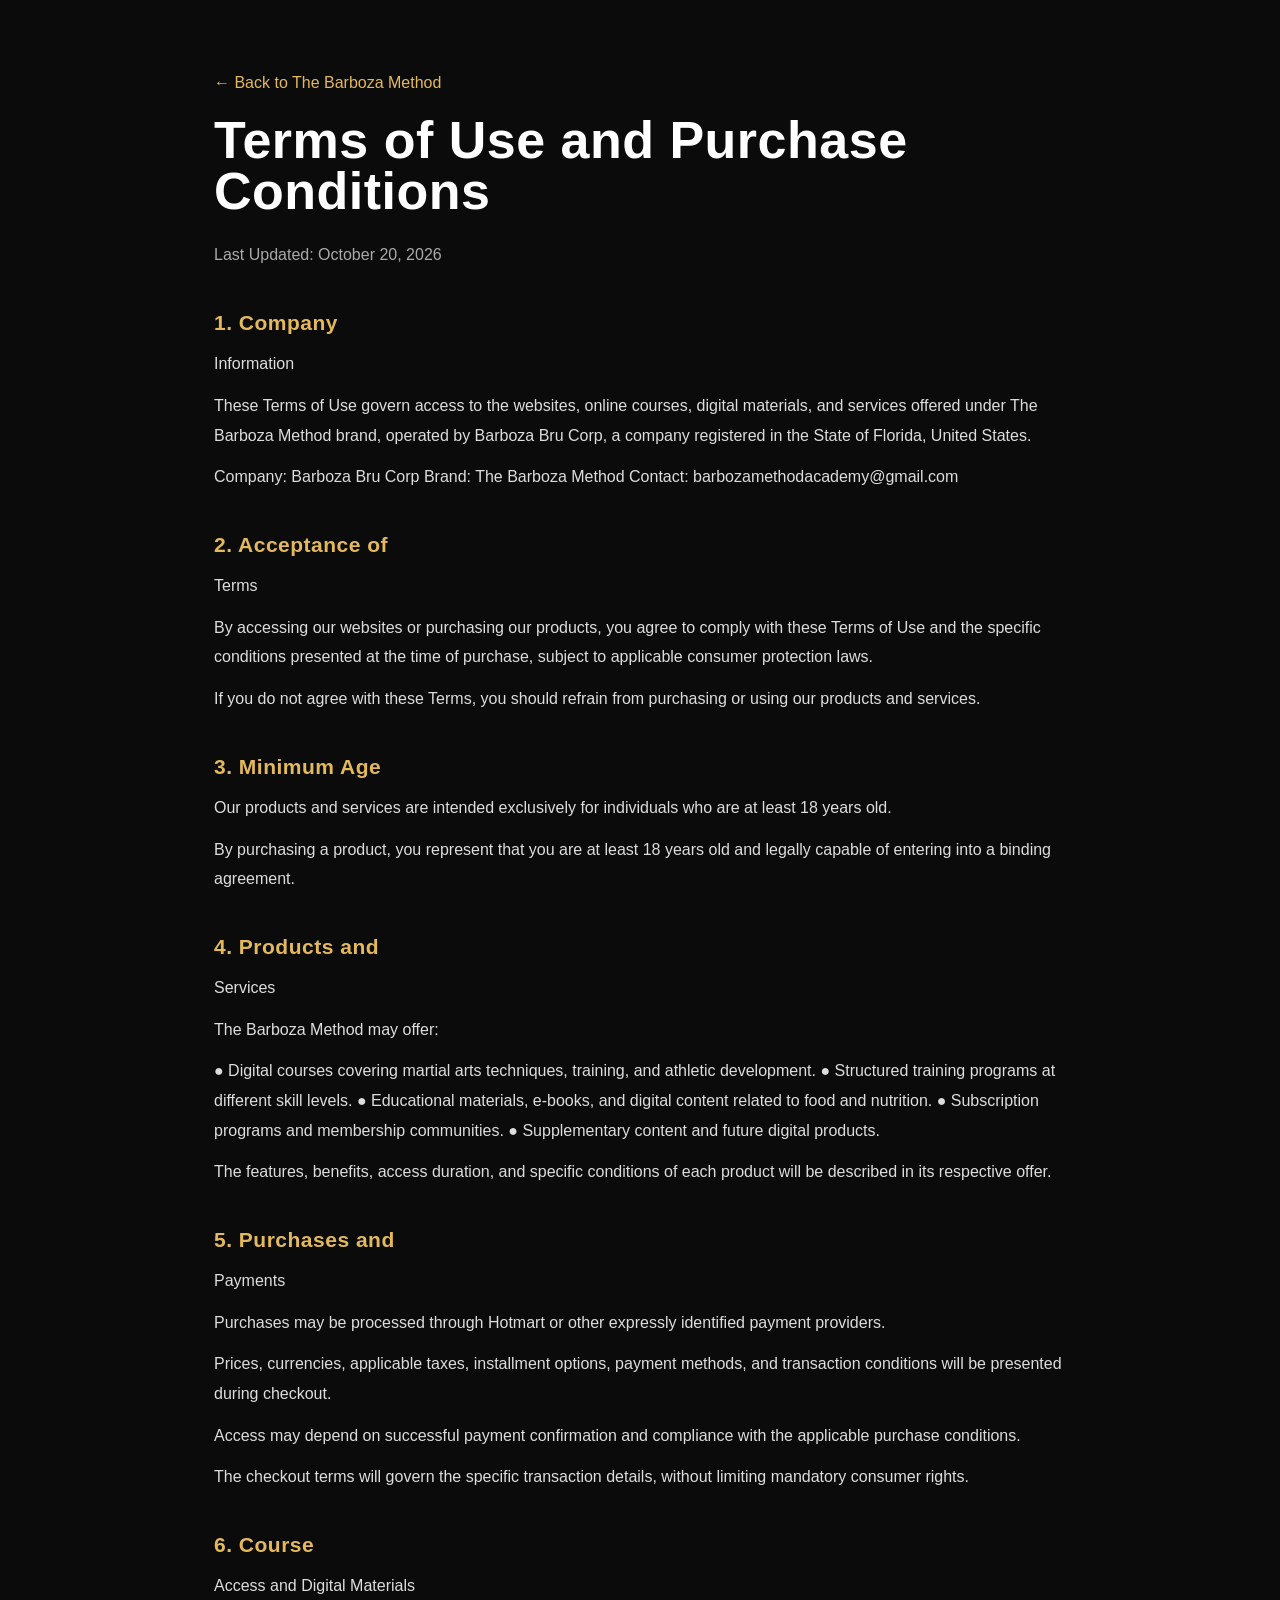
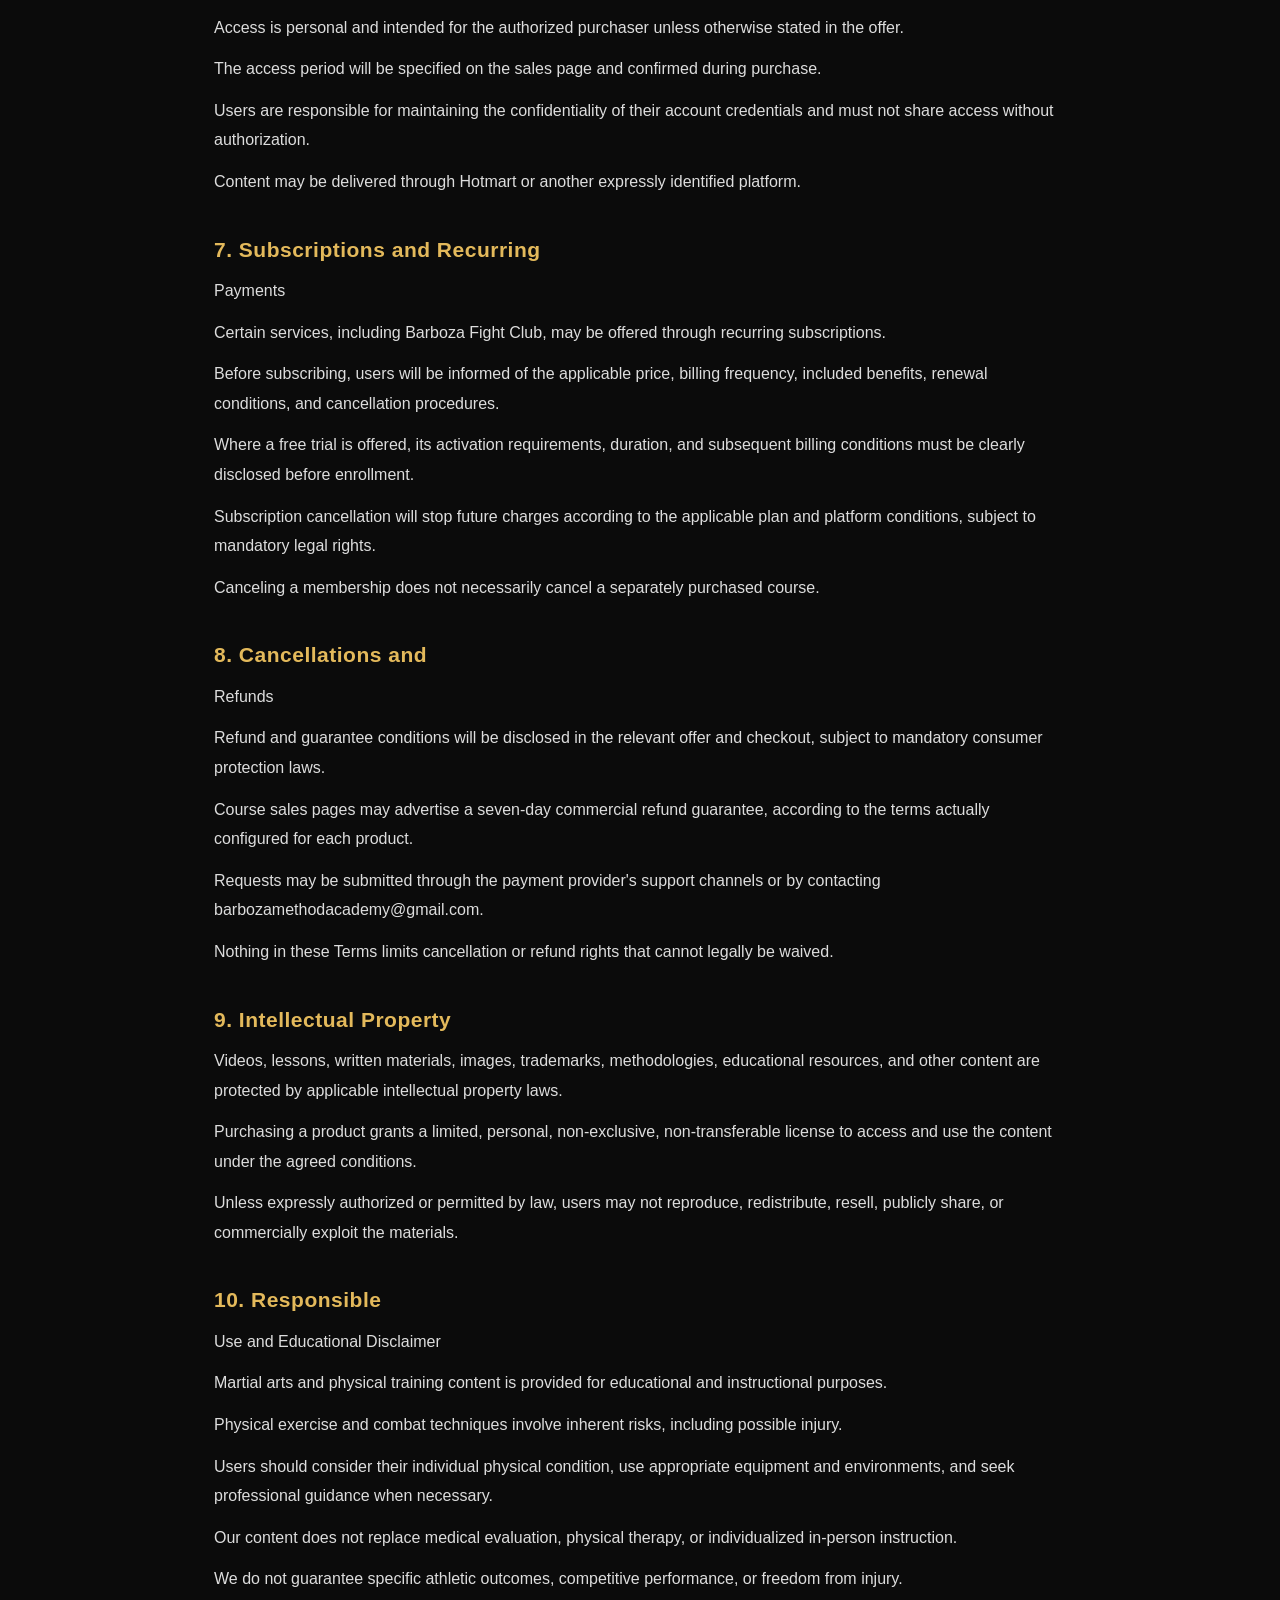
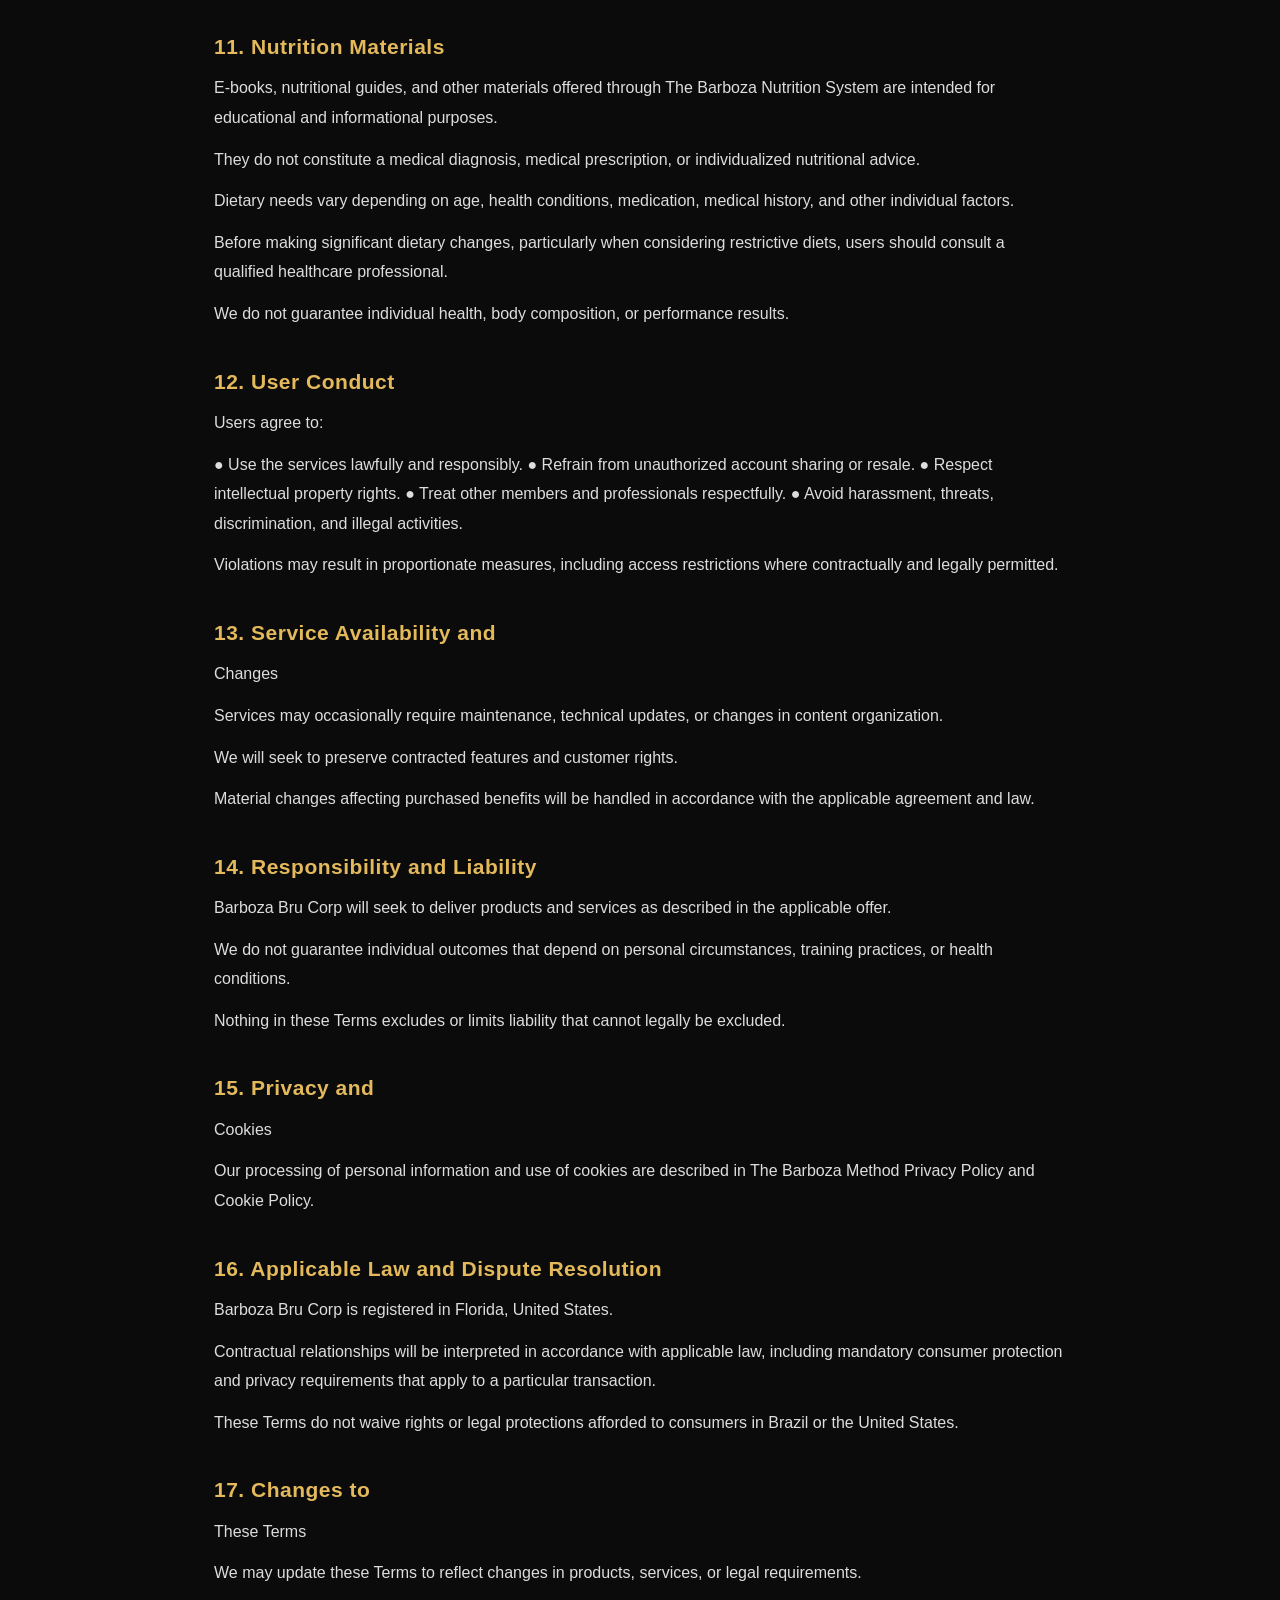
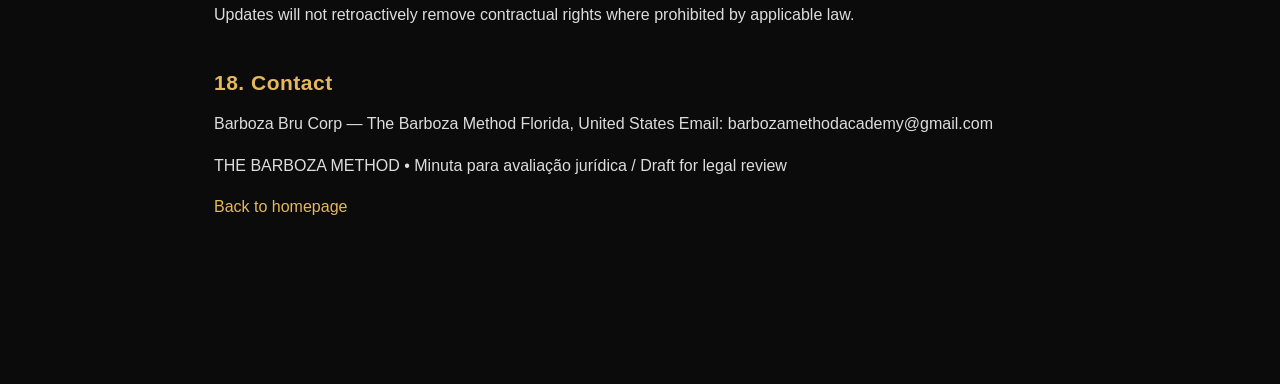
==== terms-of-use.html @ c7ea9a4d "Add approved English Terms of Use and Purchase Conditions" ====
<!doctype html>
<html lang="en"><head><meta charset="utf-8"><meta name="viewport" content="width=device-width,initial-scale=1"><title>Terms of Use and Purchase Conditions | The Barboza Method</title><link rel="stylesheet" href="styles.css"><style>body{background:#0b0b0b;color:#e5e5e5;font-family:Montserrat,Arial,sans-serif}.legal-page{max-width:900px;margin:70px auto;padding:0 24px 80px}.legal-page h1{font-size:clamp(32px,5vw,52px);color:#fff;margin-bottom:24px}.legal-page h2{font-size:21px;color:#e3b95b;margin:38px 0 12px;line-height:1.4}.legal-page p{line-height:1.85;color:#ddd;margin:12px 0}.legal-page a{color:#e3b95b}.legal-page .updated{color:#aaa}</style></head><body><main class="legal-page"><a href="index.html">← Back to The Barboza Method</a><h1>Terms of Use and Purchase Conditions</h1><p class="updated">Last Updated: October 20, 2026</p>
<section><h2>1. Company</h2><p>Information</p></section>
<p>These Terms of Use govern access to the websites, online courses, digital materials, and services offered under The Barboza Method brand, operated by Barboza Bru Corp, a company registered in the State of Florida, United States.</p>
<p>Company: Barboza Bru Corp​ Brand: The Barboza Method​ Contact: barbozamethodacademy@gmail.com</p>
<section><h2>2. Acceptance of</h2><p>Terms</p></section>
<p>By accessing our websites or purchasing our products, you agree to comply with these Terms of Use and the specific conditions presented at the time of purchase, subject to applicable consumer protection laws.</p>
<p>If you do not agree with these Terms, you should refrain from purchasing or using our products and services.</p>
<section><h2>3. Minimum Age</h2></section>
<p>Our products and services are intended exclusively for individuals who are at least 18 years old.</p>
<p>By purchasing a product, you represent that you are at least 18 years old and legally capable of entering into a binding agreement.</p>
<section><h2>4. Products and</h2><p>Services</p></section>
<p>The Barboza Method may offer:</p>
<p>●​ Digital courses covering martial arts techniques, training, and athletic development. ●​ Structured training programs at different skill levels. ●​ Educational materials, e-books, and digital content related to food and nutrition. ●​ Subscription programs and membership communities. ●​ Supplementary content and future digital products.</p>
<p>The features, benefits, access duration, and specific conditions of each product will be described in its respective offer.</p>
<section><h2>5. Purchases and</h2><p>Payments</p></section>
<p>Purchases may be processed through Hotmart or other expressly identified payment providers.</p>
<p>Prices, currencies, applicable taxes, installment options, payment methods, and transaction conditions will be presented during checkout.</p>
<p>Access may depend on successful payment confirmation and compliance with the applicable purchase conditions.</p>
<p>The checkout terms will govern the specific transaction details, without limiting mandatory consumer rights.</p>
<section><h2>6. Course</h2><p>Access and Digital Materials</p></section>
<p>Access is personal and intended for the authorized purchaser unless otherwise stated in the offer.</p>
<p>The access period will be specified on the sales page and confirmed during purchase.</p>
<p>Users are responsible for maintaining the confidentiality of their account credentials and must not share access without authorization.</p>
<p>Content may be delivered through Hotmart or another expressly identified platform.</p>
<section><h2>7. Subscriptions and Recurring</h2><p>Payments</p></section>
<p>Certain services, including Barboza Fight Club, may be offered through recurring subscriptions.</p>
<p>Before subscribing, users will be informed of the applicable price, billing frequency, included benefits, renewal conditions, and cancellation procedures.</p>
<p>Where a free trial is offered, its activation requirements, duration, and subsequent billing conditions must be clearly disclosed before enrollment.</p>
<p>Subscription cancellation will stop future charges according to the applicable plan and platform conditions, subject to mandatory legal rights.</p>
<p>Canceling a membership does not necessarily cancel a separately purchased course.</p>
<section><h2>8. Cancellations and</h2><p>Refunds</p></section>
<p>Refund and guarantee conditions will be disclosed in the relevant offer and checkout, subject to mandatory consumer protection laws.</p>
<p>Course sales pages may advertise a seven-day commercial refund guarantee, according to the terms actually configured for each product.</p>
<p>Requests may be submitted through the payment provider's support channels or by contacting barbozamethodacademy@gmail.com.</p>
<p>Nothing in these Terms limits cancellation or refund rights that cannot legally be waived.</p>
<section><h2>9. Intellectual Property</h2></section>
<p>Videos, lessons, written materials, images, trademarks, methodologies, educational resources, and other content are protected by applicable intellectual property laws.</p>
<p>Purchasing a product grants a limited, personal, non-exclusive, non-transferable license to access and use the content under the agreed conditions.</p>
<p>Unless expressly authorized or permitted by law, users may not reproduce, redistribute, resell, publicly share, or commercially exploit the materials.</p>
<section><h2>10. Responsible</h2><p>Use and Educational Disclaimer</p></section>
<p>Martial arts and physical training content is provided for educational and instructional purposes.</p>
<p>Physical exercise and combat techniques involve inherent risks, including possible injury.</p>
<p>Users should consider their individual physical condition, use appropriate equipment and environments, and seek professional guidance when necessary.</p>
<p>Our content does not replace medical evaluation, physical therapy, or individualized in-person instruction.</p>
<p>We do not guarantee specific athletic outcomes, competitive performance, or freedom from injury.</p>
<section><h2>11. Nutrition Materials</h2></section>
<p>E-books, nutritional guides, and other materials offered through The Barboza Nutrition System are intended for educational and informational purposes.</p>
<p>They do not constitute a medical diagnosis, medical prescription, or individualized nutritional advice.</p>
<p>Dietary needs vary depending on age, health conditions, medication, medical history, and other individual factors.</p>
<p>Before making significant dietary changes, particularly when considering restrictive diets, users should consult a qualified healthcare professional.</p>
<p>We do not guarantee individual health, body composition, or performance results.</p>
<section><h2>12. User Conduct</h2></section>
<p>Users agree to:</p>
<p>●​ Use the services lawfully and responsibly. ●​ Refrain from unauthorized account sharing or resale. ●​ Respect intellectual property rights. ●​ Treat other members and professionals respectfully. ●​ Avoid harassment, threats, discrimination, and illegal activities.</p>
<p>Violations may result in proportionate measures, including access restrictions where contractually and legally permitted.</p>
<section><h2>13. Service Availability and</h2><p>Changes</p></section>
<p>Services may occasionally require maintenance, technical updates, or changes in content organization.</p>
<p>We will seek to preserve contracted features and customer rights.</p>
<p>Material changes affecting purchased benefits will be handled in accordance with the applicable agreement and law.</p>
<section><h2>14. Responsibility and Liability</h2></section>
<p>Barboza Bru Corp will seek to deliver products and services as described in the applicable offer.</p>
<p>We do not guarantee individual outcomes that depend on personal circumstances, training practices, or health conditions.</p>
<p>Nothing in these Terms excludes or limits liability that cannot legally be excluded.</p>
<section><h2>15. Privacy and</h2><p>Cookies</p></section>
<p>Our processing of personal information and use of cookies are described in The Barboza Method Privacy Policy and Cookie Policy.</p>
<section><h2>16. Applicable Law and Dispute Resolution</h2></section>
<p>Barboza Bru Corp is registered in Florida, United States.</p>
<p>Contractual relationships will be interpreted in accordance with applicable law, including mandatory consumer protection and privacy requirements that apply to a particular transaction.</p>
<p>These Terms do not waive rights or legal protections afforded to consumers in Brazil or the United States.</p>
<section><h2>17. Changes to</h2><p>These Terms</p></section>
<p>We may update these Terms to reflect changes in products, services, or legal requirements.</p>
<p>Updates will not retroactively remove contractual rights where prohibited by applicable law.</p>
<section><h2>18. Contact</h2></section>
<p>Barboza Bru Corp — The Barboza Method​ Florida, United States​ Email: barbozamethodacademy@gmail.com</p>
<p>THE BARBOZA METHOD  •  Minuta para avaliação jurídica / Draft for legal review</p><p><a href="index.html">Back to homepage</a></p></main></body></html>
---- styles.css ----
:root{--gold:#d7a52f;--gold2:#f1cc66;--black:#050505;--panel:#111;--text:#f7f7f7;--muted:#a7a7aa;--line:#2a2a2a}*{box-sizing:border-box}html{scroll-behavior:smooth}body{margin:0;background:var(--black);color:var(--text);font-family:Montserrat,Arial,sans-serif;line-height:1.65}img{display:block;max-width:100%}a{color:inherit;text-decoration:none}.wrap{width:min(1180px,calc(100% - 40px));margin:auto}.site-header{height:76px;position:fixed;z-index:50;top:0;left:0;right:0;display:flex;align-items:center;justify-content:space-between;padding:0 max(24px,calc((100vw - 1180px)/2));transition:.25s}.site-header.scrolled{background:rgba(4,4,4,.94);backdrop-filter:blur(12px);border-bottom:1px solid var(--line)}.brand{font-family:'Bebas Neue',sans-serif;color:var(--gold2);font-size:29px;letter-spacing:1.5px}.site-header nav{display:flex;align-items:center;gap:26px}.site-header nav>a:not(.button){font-size:13px;font-weight:600;color:#ddd}.menu{display:none;background:none;border:0;color:white;font-size:24px}.button{display:inline-flex;align-items:center;justify-content:center;min-height:56px;padding:0 28px;background:linear-gradient(135deg,var(--gold2),var(--gold));color:#080808;font-weight:800;font-size:14px;letter-spacing:.5px;border:1px solid var(--gold);border-radius:4px;box-shadow:0 8px 28px rgba(215,165,47,.18);transition:.2s}.button:hover{transform:translateY(-2px);filter:brightness(1.08)}.button-small{min-height:42px;padding:0 19px}.button.outline{background:transparent;color:white;border-color:#666;box-shadow:none}.button.outline:hover{border-color:var(--gold);color:var(--gold2)}.hero{min-height:790px;height:100vh;position:relative;display:flex;align-items:center;overflow:hidden}.hero>img{position:absolute;inset:0;width:100%;height:100%;object-fit:cover;object-position:center}.hero-shade{position:absolute;inset:0;background:linear-gradient(90deg,#030303 5%,rgba(3,3,3,.85) 39%,rgba(3,3,3,.15) 75%),linear-gradient(0deg,#050505 0,transparent 22%)}.hero-content{position:relative;padding-top:76px}.eyebrow,.kicker{color:var(--gold2);font-size:12px;letter-spacing:2.1px;font-weight:800}.eyebrow{display:inline-flex;align-items:center;border:1px solid rgba(215,165,47,.4);background:rgba(215,165,47,.1);border-radius:30px;padding:7px 13px}.eyebrow span{width:7px;height:7px;background:var(--gold2);border-radius:50%;margin-right:8px;box-shadow:0 0 12px var(--gold)}h1,h2,h3{font-family:'Bebas Neue',sans-serif;letter-spacing:.5px;line-height:.98;margin:.35em 0}.hero h1{font-size:clamp(58px,7vw,98px);max-width:800px}.hero h1 em,h2 em{font-style:normal;color:var(--gold2)}.lead{font-size:18px;color:#ddd;max-width:650px}.actions{display:flex;gap:12px;margin:30px 0 42px}.stats{display:flex;gap:55px}.stats div,.mini-stats div{display:flex;flex-direction:column}.stats strong{font-family:'Bebas Neue';font-size:34px;color:var(--gold2);line-height:1}.stats span,.mini-stats span{font-size:12px;color:var(--muted)}.section{padding:110px 0}.dark,.problem,.pricing{background:#080808}.section-head{text-align:center;max-width:850px;margin:0 auto 58px}.section-head h2,.authority h2,.proof h2,.final-cta h2{font-size:clamp(43px,5vw,69px)}.section-head>p:last-child{color:var(--muted);font-size:17px}.three{display:grid;grid-template-columns:repeat(3,1fr);gap:20px}.four{
  display:grid;
  grid-template-columns:repeat(2,minmax(0,1fr));
  gap:20px;
  max-width:900px;
  margin:0 auto;
}.card,.bonus-card,.price-card{background:linear-gradient(155deg,#161616,#0b0b0b);border:1px solid var(--line);padding:30px;border-radius:10px}.card:hover,.bonus-card:hover{border-color:rgba(215,165,47,.55)}.card h3,.bonus-card h3,.price-card h3{font-size:30px}.card p,.bonus-card p,.price-card p{color:var(--muted);font-size:14px}.level,.num{font-size:11px;color:var(--gold2);font-weight:800;letter-spacing:1.5px}.card blockquote{margin:24px 0 0;padding-top:18px;border-top:1px solid var(--line);color:var(--gold2);font-size:13px;font-style:italic}.stages{display:grid;gap:22px;max-width:1000px;margin:auto}.stage{display:grid;grid-template-columns:120px 1fr;gap:25px;padding:28px 36px;border:1px solid var(--line);border-radius:10px;background:#0e0e0e}.stage>span{font-family:'Bebas Neue';font-size:78px;color:var(--gold);opacity:.45}.stage h3{font-size:40px}.stage p,.stage li{color:var(--muted)}.stage ul{display:flex;flex-wrap:wrap;gap:8px 24px;padding:0;list-style:none}.stage li:before,.checks li:before,.price-card li:before,.curriculum li:before{content:'✓';color:var(--gold2);margin-right:8px}.authority{background:linear-gradient(125deg,#060606,#15120a)}.split{display:grid;grid-template-columns:.85fr 1.15fr;gap:70px;align-items:center}.split.reverse{grid-template-columns:1.05fr .95fr}.portrait{height:650px;overflow:hidden;border-radius:8px;background:linear-gradient(#252015,#090909);border:1px solid #443818}.portrait img{width:100%;height:100%;object-fit:cover}.authority>div>div>p:not(.kicker),.proof>div>div>p{color:var(--muted)}.mini-stats{display:grid;grid-template-columns:repeat(3,1fr);gap:15px;margin:30px 0}.mini-stats strong{font-family:'Bebas Neue';font-size:33px;color:var(--gold2)}.quote{border-left:3px solid var(--gold);padding:18px 22px;margin:35px 0;background:#0b0b0b;color:#ddd;font-style:italic}.quote cite{display:block;color:var(--gold2);margin-top:10px}.curriculum .featured{border-color:var(--gold)}.curriculum ul,.price-card ul{padding:0;list-style:none;color:#ddd;font-size:14px}.curriculum li,.price-card li{padding:6px 0}.num{font-family:'Bebas Neue';font-size:45px;opacity:.45}.bonus{background:radial-gradient(circle at 50% 0,#2a2110 0,#0a0a0a 45%)}.bonus-card b{font-family:'Bebas Neue';font-size:40px;color:var(--gold);opacity:.5}.proof{background:#0c0c0c}.proof-image{overflow:hidden;border-radius:8px;border:1px solid var(--line)}.proof-image img{width:100%;min-height:470px;object-fit:cover}.checks{list-style:none;padding:0}.checks li{display:grid;grid-template-columns:auto 1fr;padding:13px 0;border-bottom:1px solid var(--line)}.checks li:before{grid-row:1/3}.checks span{color:var(--muted);font-size:13px}.price-grid{display:grid;grid-template-columns:repeat(3,1fr);gap:18px;align-items:start}.price-card.complete{grid-column:1/-1;display:grid;grid-template-columns:1fr 1fr;gap:0 50px;border-color:var(--gold);background:linear-gradient(120deg,#1d170b,#0d0d0d);position:relative}.price-card.complete>*{grid-column:1}.price-card.complete ul,.price-card.complete .compare,.price-card.complete .price,.price-card.complete .button,.price-card.complete .guarantee{grid-column:2}.price-card.complete ul{grid-row:2/5}.badge{position:absolute;right:20px;top:-17px!important;background:var(--gold);color:#080808!important;padding:6px 14px;border-radius:20px;font-size:11px!important;font-weight:800}.price{font-family:'Bebas Neue';font-size:60px;color:var(--gold2);line-height:1;margin:24px 0}.price small{font-family:Montserrat;font-size:13px;color:var(--muted);margin-right:5px}.price-card .button{width:100%}.compare,.guarantee{text-align:center}.guarantee{font-size:11px!important}.narrow{max-width:840px}.faq details{border-bottom:1px solid var(--line);padding:22px 4px}.faq summary{cursor:pointer;font-weight:700;list-style:none;padding-right:30px;position:relative}.faq summary:after{content:'+';position:absolute;right:0;color:var(--gold2);font-size:22px}.faq details[open] summary:after{content:'–'}.faq details p{color:var(--muted);font-size:14px}.final-cta{padding:120px 0;position:relative;overflow:hidden;text-align:center}.final-cta>img{position:absolute;inset:0;width:100%;height:100%;object-fit:cover;object-position:center 30%}.cta-shade{position:absolute;inset:0;background:rgba(0,0,0,.82)}.final-cta .wrap{position:relative}.final-cta p{color:#ccc}.final-cta .button{margin-top:20px}footer{padding:65px 0 25px;border-top:1px solid var(--line);background:#030303}.footer-grid{display:grid;grid-template-columns:2fr 1fr 1fr;gap:60px}.footer-grid p{color:var(--muted);max-width:500px}.footer-grid>div:not(:first-child){display:flex;flex-direction:column;gap:10px;font-size:13px;color:var(--muted)}.footer-grid b{color:#fff;margin-bottom:8px}.copyright{border-top:1px solid var(--line);padding-top:25px;margin-top:45px;color:#666;font-size:12px}.reveal{opacity:0;transform:translateY(18px);transition:.65s ease}.reveal.visible{opacity:1;transform:none}
@media(max-width:900px){.site-header nav{display:none;position:absolute;top:76px;left:0;right:0;background:#080808;padding:25px;flex-direction:column;border-bottom:1px solid var(--line)}.site-header nav.open{display:flex}.menu{display:block}.hero{height:auto;min-height:800px}.hero>img{object-position:62% center}.hero-shade{background:linear-gradient(90deg,#030303 0,rgba(3,3,3,.87) 55%,rgba(3,3,3,.28)),linear-gradient(0deg,#050505,transparent 35%)}.three,.four,.price-grid{grid-template-columns:1fr 1fr}.split,.split.reverse{grid-template-columns:1fr}.portrait{height:560px;max-width:500px;margin:auto}.price-card.complete{grid-template-columns:1fr}.price-card.complete>*{grid-column:1!important;grid-row:auto!important}}
@media(max-width:620px){.wrap{width:min(100% - 28px,1180px)}.section{padding:78px 0}.hero{min-height:780px;align-items:flex-end;padding-bottom:45px}.hero>img{object-position:66% center}.hero-shade{background:linear-gradient(0deg,#050505 8%,rgba(3,3,3,.74) 65%,rgba(3,3,3,.25))}.hero h1{font-size:53px}.lead{font-size:15px}.actions{flex-direction:column}.stats{gap:18px;justify-content:space-between}.stats strong{font-size:28px}.three,.four,.price-grid{grid-template-columns:1fr}.stage{grid-template-columns:58px 1fr;padding:22px 18px}.stage>span{font-size:48px}.stage ul{display:block}.split{gap:36px}.portrait{height:480px}.mini-stats{gap:8px}.section-head h2,.authority h2,.proof h2,.final-cta h2{font-size:44px}.footer-grid{grid-template-columns:1fr;gap:35px}}
@media(prefers-reduced-motion:reduce){*{scroll-behavior:auto!important}.reveal{opacity:1;transform:none;transition:none}}
.regular-price{margin:22px 0 -12px!important;color:#8d8d91!important;font-size:12px!important}.price small{font-size:11px;letter-spacing:.5px}.complete h3{font-size:36px}/* SOCIAL PROOF */
.proof-layout{
  display:grid;
  grid-template-columns:1fr 1fr;
  gap:55px;
  align-items:center;
  margin-bottom:60px;
}

.proof-main{
  position:relative;
  aspect-ratio:16/9;
  overflow:hidden;
  border-radius:14px;
  border:1px solid var(--line);
}

.proof-main img{
  width:100%;
  height:100%;
  object-fit:cover;
  object-position:center top;
  transition:transform .5s ease;
}

.proof-main:hover img{
  transform:scale(1.03);
}

.proof-main-shade{
  position:absolute;
  inset:0;
  background:linear-gradient(0deg,rgba(0,0,0,.55),transparent 55%);
  pointer-events:none;
}

.proof-points{
  display:flex;
  flex-direction:column;
  gap:18px;
}

.proof-card{
  display:flex;
  align-items:flex-start;
  gap:18px;
  padding:22px;
  background:rgba(255,255,255,.035);
  border:1px solid var(--line);
  border-radius:10px;
  transition:.25s ease;
}

.proof-card:hover{
  border-color:rgba(215,165,47,.5);
  transform:translateY(-2px);
}

.proof-icon{
  width:48px;
  height:48px;
  min-width:48px;
  display:flex;
  align-items:center;
  justify-content:center;
  border-radius:8px;
  background:rgba(215,165,47,.15);
  color:var(--gold2);
  font-family:'Bebas Neue',sans-serif;
  font-size:22px;
}

.proof-card h3{
  margin:0 0 6px;
  font-size:26px;
  color:white;
}

.proof-card p{
  margin:0;
  color:var(--muted);
  font-size:14px;
  line-height:1.6;
}

.proof-quote{
  position:relative;
  max-width:900px;
  margin:0 auto 60px;
  padding:38px 48px;
  text-align:center;
  border:1px solid rgba(215,165,47,.35);
  border-radius:14px;
  background:linear-gradient(
    90deg,
    rgba(215,165,47,.10),
    rgba(215,165,47,.035),
    rgba(215,165,47,.10)
  );
}

.proof-quote .quote-mark{
  position:absolute;
  top:4px;
  left:24px;
  font-family:Georgia,serif;
  font-size:90px;
  line-height:1;
  color:rgba(215,165,47,.18);
}

.proof-quote p{
  position:relative;
  margin:0;
  color:white!important;
  font-size:21px;
  line-height:1.65;
  font-style:italic;
}

.proof-quote strong{
  display:block;
  margin-top:18px;
  color:var(--gold2);
}

.proof-gallery{
  display:grid;
  grid-template-columns:repeat(4,1fr);
  gap:15px;
}

.proof-gallery-item{
  position:relative;
  aspect-ratio:1/1;
  overflow:hidden;
  border-radius:10px;
  border:1px solid var(--line);
}

.proof-gallery-item img{
  width:100%;
  height:100%;
  object-fit:cover;
  transition:transform .5s ease;
}

.proof-gallery-item:hover img{
  transform:scale(1.08);
}

.proof-gallery-top img{
  object-position:center top;
}

@media(max-width:900px){
  .proof-layout{
    grid-template-columns:1fr;
    gap:35px;
  }

  .proof-gallery{
    grid-template-columns:repeat(2,1fr);
  }
}

@media(max-width:620px){
  .proof-quote{
    padding:32px 22px;
  }

  .proof-quote p{
    font-size:17px;
  }

  .proof-gallery{
    gap:10px;
  }

  .proof-card{
    padding:18px;
  }
}

/* COMPLETE SYSTEM PRICE ORDER */
.price-card.complete .compare{
  grid-column:2;
  grid-row:5;
  margin:18px 0 8px;
}

.price-card.complete .price{
  grid-column:2;
  grid-row:6;
  margin:10px 0 24px;
}

.price-card.complete .button{
  grid-column:2;
  grid-row:7;
}

.price-card.complete .guarantee{
  grid-column:2;
  grid-row:8;
}

/* BARBOZA FIGHT CLUB */
#fight-club .three{
  margin-bottom:42px;
}

#fight-club .section-head:last-child{
  margin-bottom:0;
  padding:28px 32px;
  max-width:720px;
  border:1px solid rgba(215,165,47,.35);
  border-radius:10px;
  background:rgba(215,165,47,.06);
}

#fight-club .section-head:last-child p{
  margin:8px 0;
}

#fight-club .section-head:last-child strong{
  color:var(--gold2);
}


/* ===== BARBOZA FOOTER — SOCIAL / LEGAL / BRAND ===== */

.footer-social{
  margin-top:24px;
}

.footer-social b{
  display:block;
  color:#fff;
  margin-bottom:6px;
}

.footer-social p{
  max-width:460px;
  margin-bottom:16px;
  color:#aaa;
}

.social-button{
  display:inline-flex;
  align-items:center;
  justify-content:center;
  padding:10px 18px;
  border:1px solid rgba(215,165,47,.45);
  border-radius:999px;
  color:var(--gold2);
  font-weight:800;
  text-decoration:none;
  transition:.2s ease;
}

.social-button:hover{
  background:var(--gold);
  color:#000;
}

.legal-notice{
  margin-top:42px;
  padding-top:32px;
  padding-bottom:32px;
  border-top:1px solid rgba(255,255,255,.10);
  text-align:center;
}

.legal-notice h3{
  color:var(--gold2);
  margin:0 0 18px;
  letter-spacing:.08em;
}

.legal-notice p{
  max-width:900px;
  margin:8px auto;
  color:#aaa;
  line-height:1.7;
}

.legal-notice strong{
  display:block;
  margin-top:18px;
  color:#fff;
}

.legal-notice strong span{
  color:var(--gold2);
}

.barboza-footer-brand{
  padding:30px 0;
  border-top:1px solid rgba(255,255,255,.10);
  display:flex;
  justify-content:center;
  align-items:center;
}

.barboza-footer-brand img{
  display:block;
  width:220px;
  max-width:60%;
  height:auto;
  object-fit:contain;
}

.copyright{
  padding:24px 0;
  border-top:1px solid rgba(255,255,255,.10);
  color:#777;
  font-size:14px;
  text-align:center;
}

@media(max-width:700px){
  .legal-notice{
    margin-top:32px;
    padding-top:28px;
  }

  .barboza-footer-brand img{
    width:180px;
  }
}
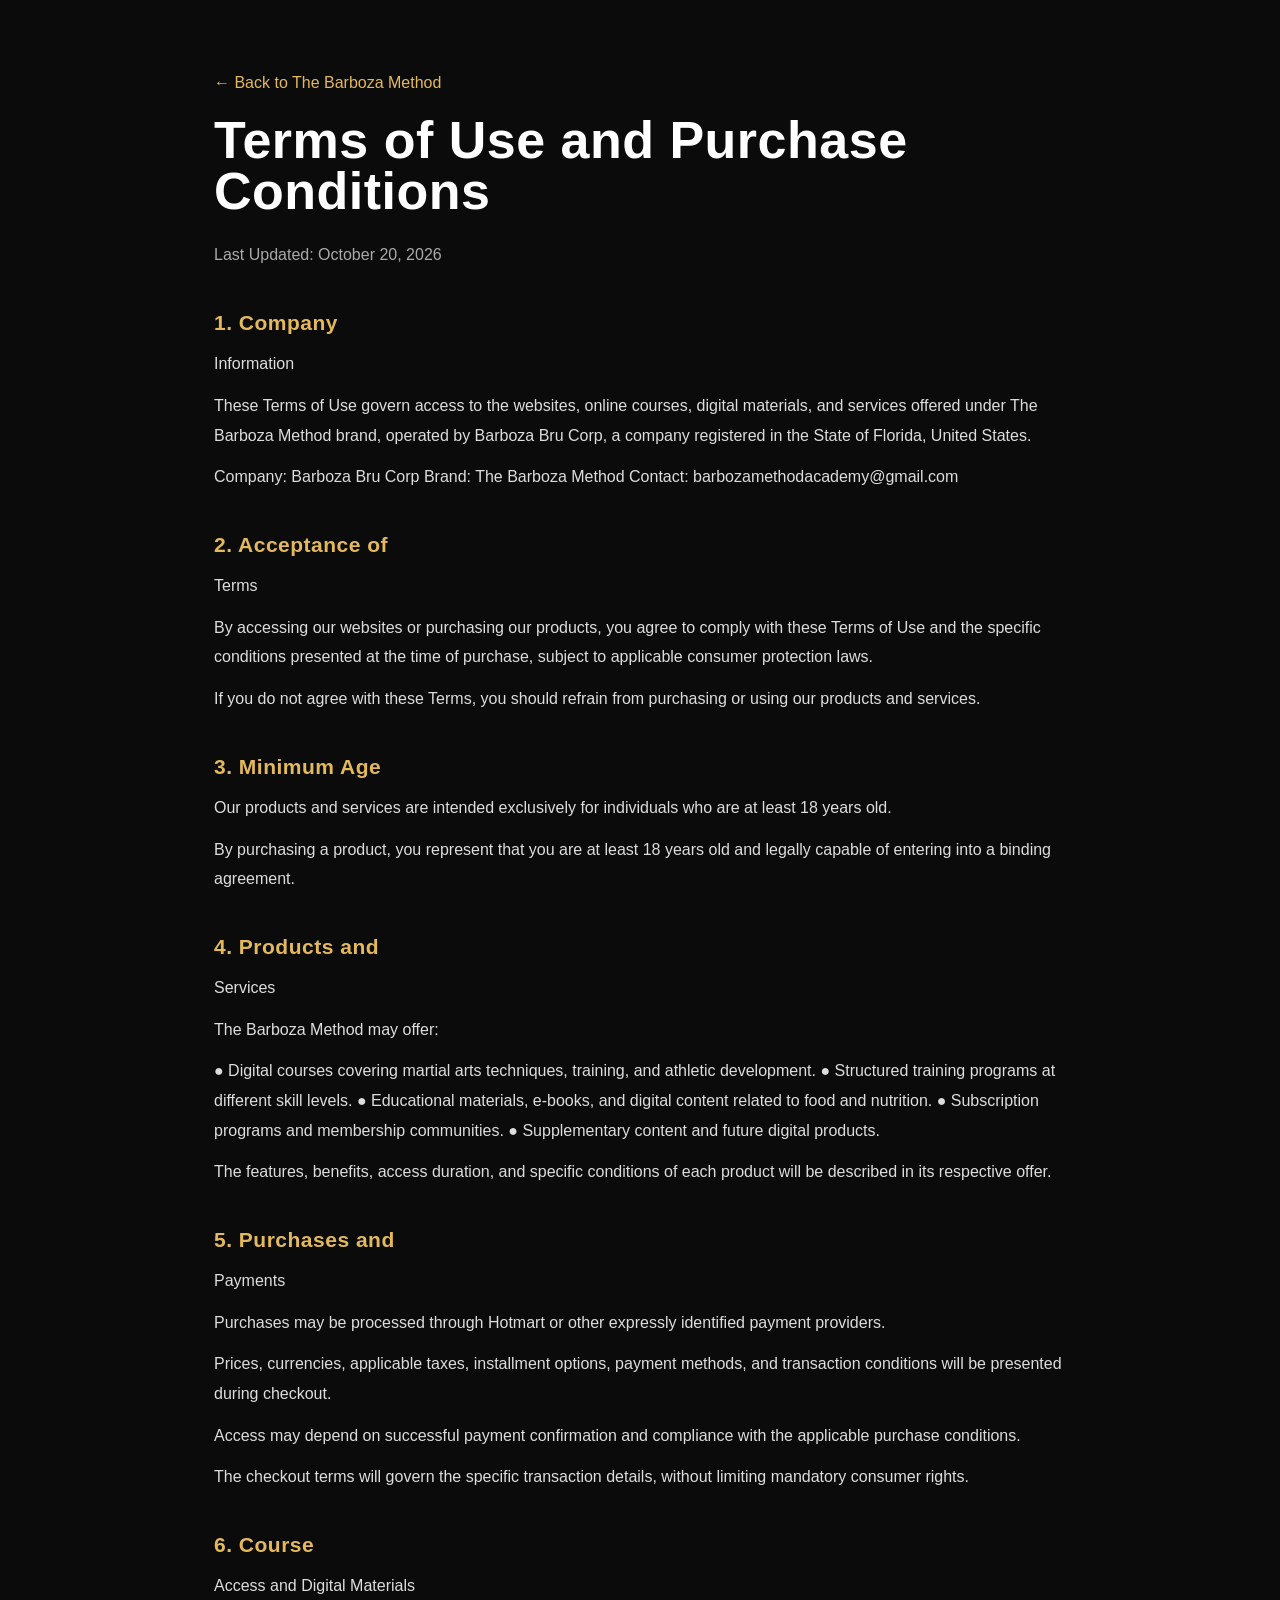
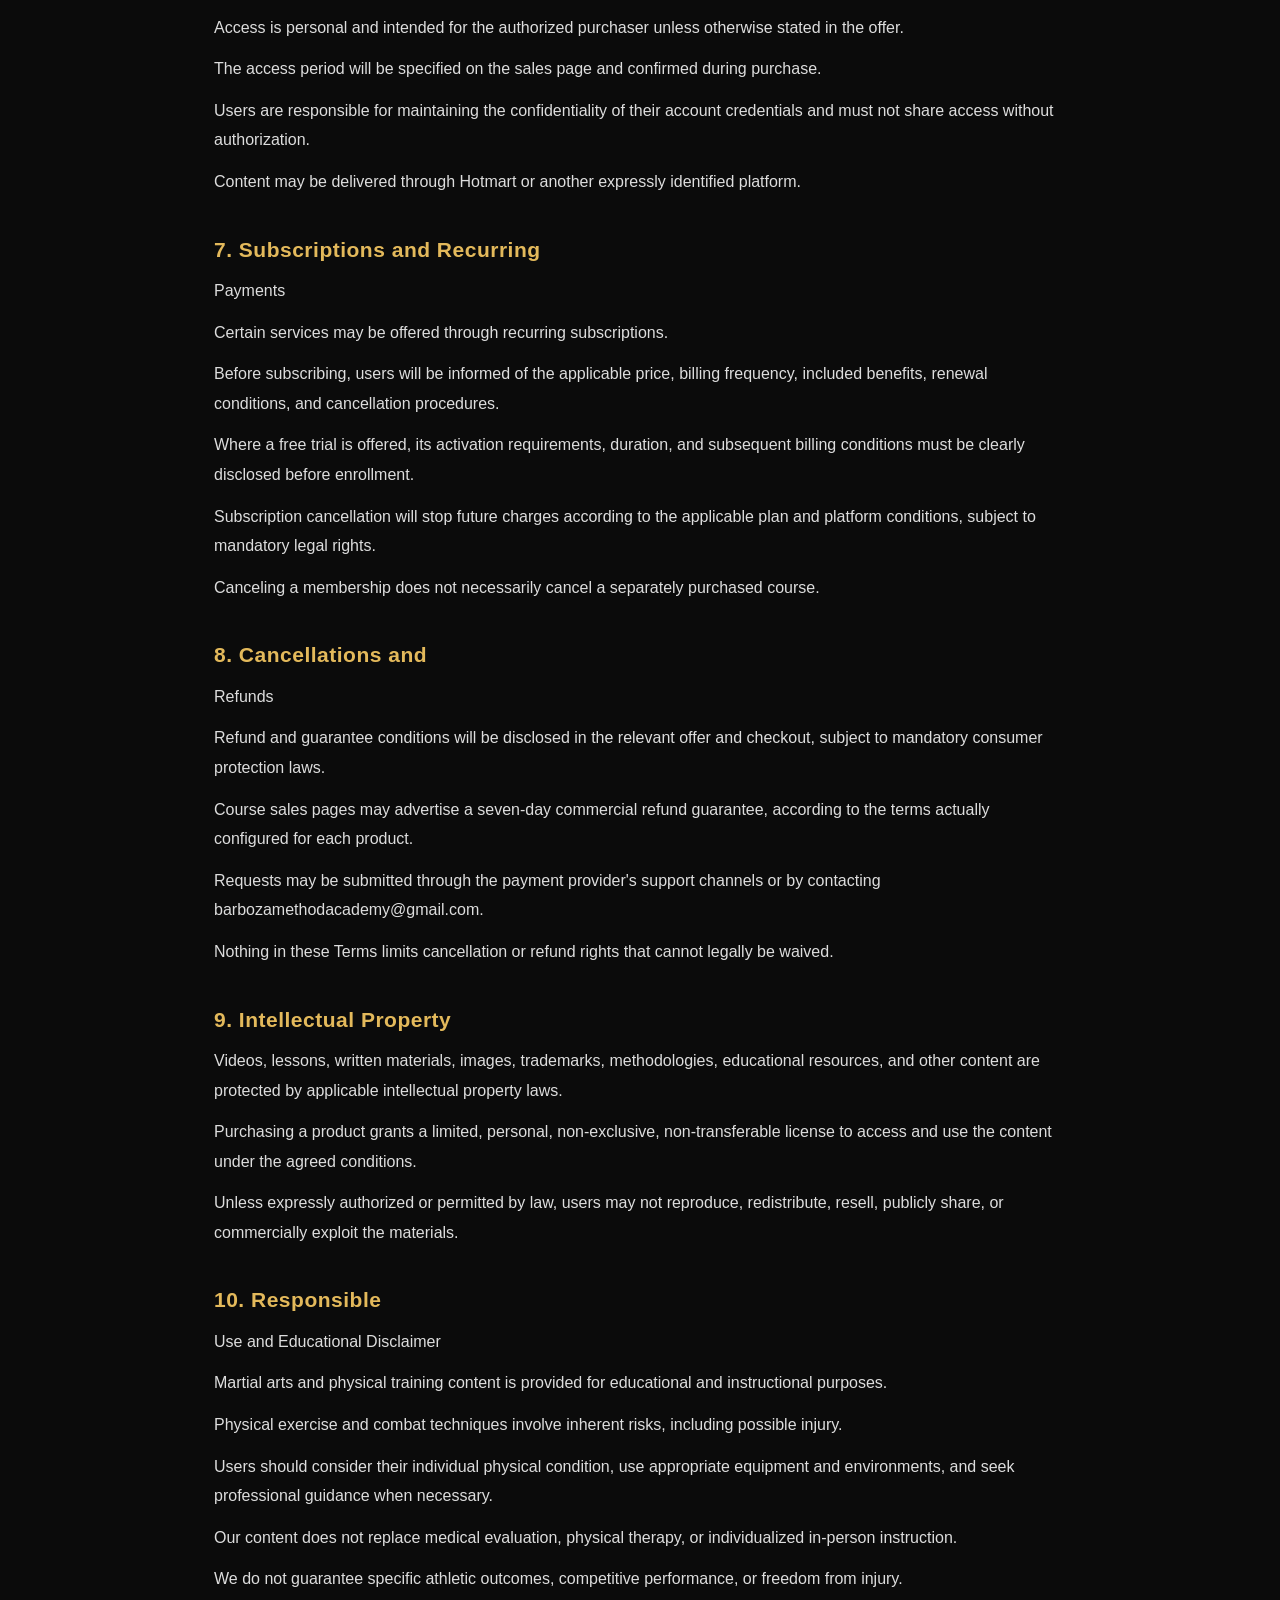
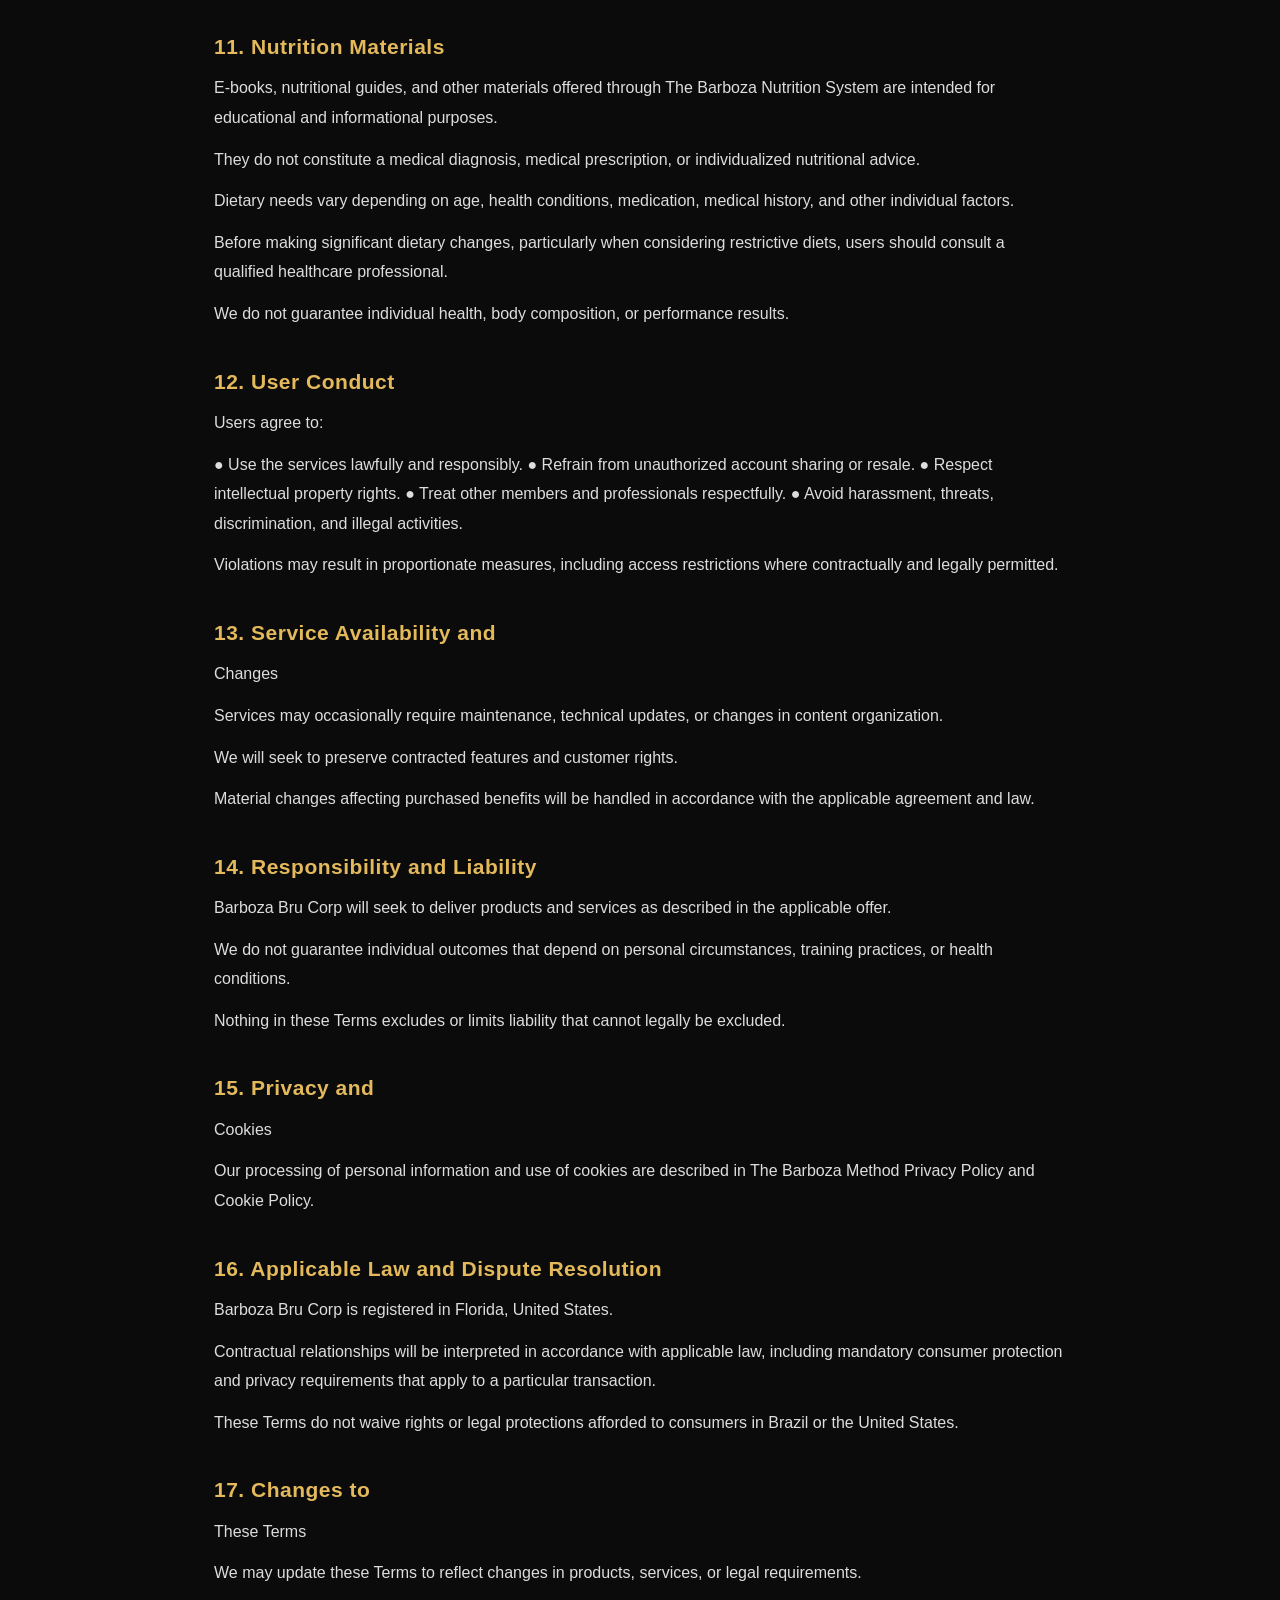
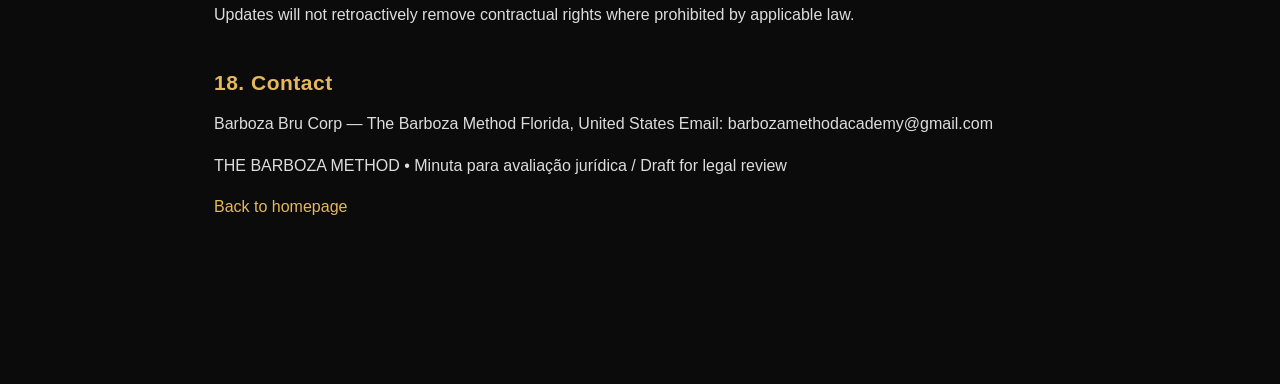
==== commit d020ce10: "Remove Fight Club from the post-purchase flow" ====
--- a/terms-of-use.html
+++ b/terms-of-use.html
@@ -24,7 +24,7 @@
 <p>Users are responsible for maintaining the confidentiality of their account credentials and must not share access without authorization.</p>
 <p>Content may be delivered through Hotmart or another expressly identified platform.</p>
 <section><h2>7. Subscriptions and Recurring</h2><p>Payments</p></section>
-<p>Certain services, including Barboza Fight Club, may be offered through recurring subscriptions.</p>
+<p>Certain services may be offered through recurring subscriptions.</p>
 <p>Before subscribing, users will be informed of the applicable price, billing frequency, included benefits, renewal conditions, and cancellation procedures.</p>
 <p>Where a free trial is offered, its activation requirements, duration, and subsequent billing conditions must be clearly disclosed before enrollment.</p>
 <p>Subscription cancellation will stop future charges according to the applicable plan and platform conditions, subject to mandatory legal rights.</p>
